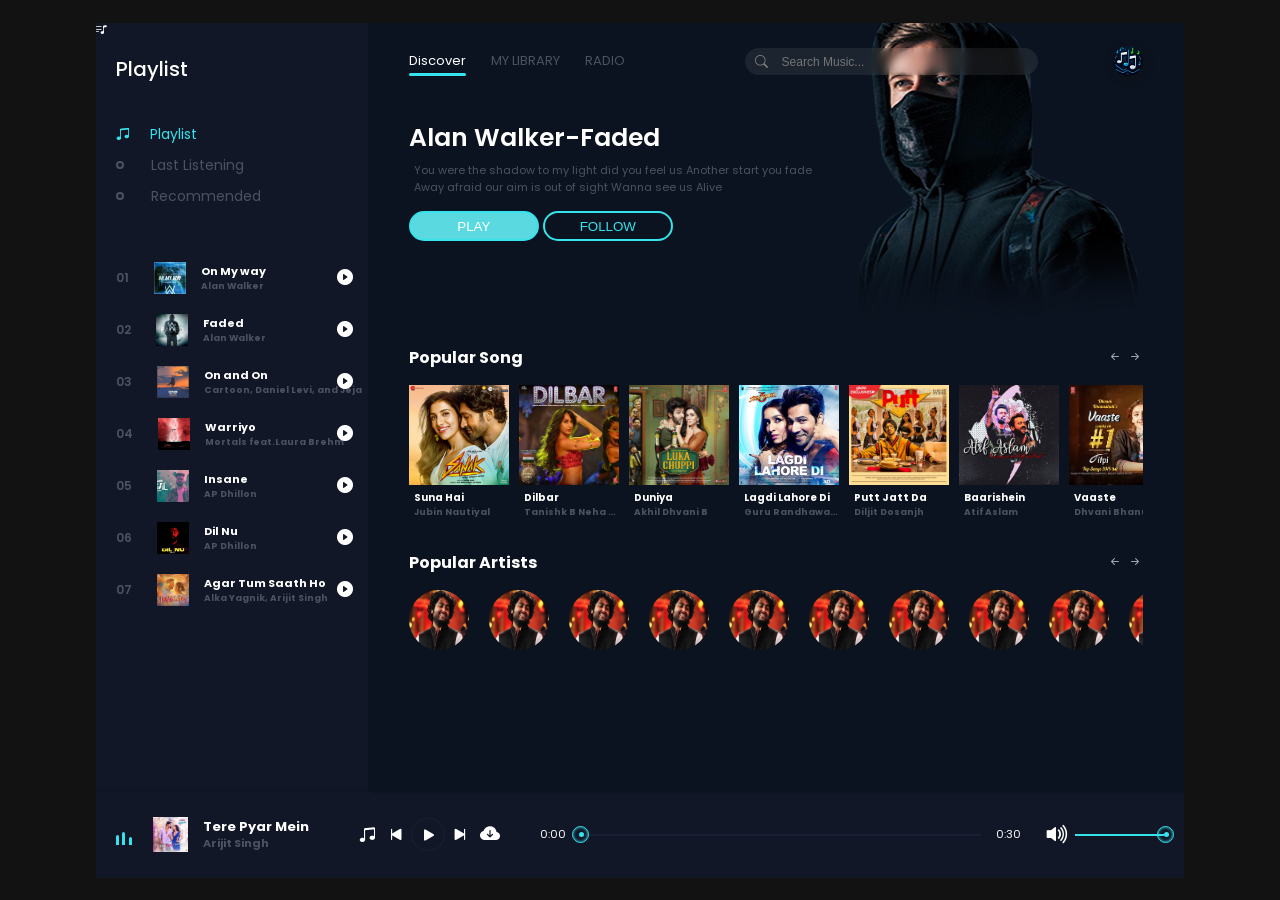
==== index.html @ 92d5c262 "first commit" ====
<!DOCTYPE html>
<html lang="en">

<head>
    <meta charset="UTF-8">
    <meta http-equiv="X-UA-Compatible" content="IE=edge">
    <meta name="viewport" content="width=device-width, initial-scale=1.0">
    <link rel="stylesheet" href="https://cdn.jsdelivr.net/npm/bootstrap-icons@1.8.3/font/bootstrap-icons.css">
    <link rel="stylesheet" href="style.css">
    <link rel="stylesheet" href="media.css">
    <title>SoundScape</title>
    <link rel="icon" type="image/jpg" href="img/icon.jpg">

</head>

<body>
    <header>
        <div class="menu_side">
            <h6 id="menu_list_active_button"><i class="bi bi-music-note-list"></i></h6>
            <h1>Playlist</h1>
            <div class="playlist">
                <h4 class="active"><span></span><i class="bi bi-music-note-beamed"></i> Playlist</h4>
                <h4><span></span><i class="bi bi-music-note-beamed"></i> Last Listening</h4>
                <h4><span></span><i class="bi bi-music-note-beamed"></i> Recommended</h4>
            </div>
            <div class="menu_song">
                <li class="songItem">
                    <span>01</span>
                    <img src="img/1.jpg" alt="">
                    <h5>On My Way <br>
                        <div class="subtitle">Alan Walker</div>
                    </h5>
                    <i class="bi playListPlay bi-play-circle-fill" id="1"></i>
                </li>
                <li class="songItem">
                    <span>02</span>
                    <img src="img/2.jpg" alt="">
                    <h5>On My Way <br>
                        <div class="subtitle">Alan Walker</div>
                    </h5>
                    <i class="bi playListPlay bi-play-circle-fill" id="2"></i>
                </li>
                <li class="songItem">
                    <span>03</span>
                    <img src="img/2.jpg" alt="">
                    <h5>On My Way <br>
                        <div class="subtitle">Alan Walker</div>
                    </h5>
                    <i class="bi playListPlay bi-play-circle-fill" id="3"></i>
                </li>
                <li class="songItem">
                    <span>04</span>
                    <img src="img/2.jpg" alt="">
                    <h5>On My Way <br>
                        <div class="subtitle">Alan Walker</div>
                    </h5>
                    <i class="bi playListPlay bi-play-circle-fill" id="4"></i>
                </li>
                <li class="songItem">
                    <span>05</span>
                    <img src="img/2.jpg" alt="">
                    <h5>On My Way <br>
                        <div class="subtitle">Alan Walker</div>
                    </h5>
                    <i class="bi playListPlay bi-play-circle-fill" id="5"></i>
                </li>
                <li class="songItem">
                    <span>06</span>
                    <img src="img/2.jpg" alt="">
                    <h5>On My Way <br>
                        <div class="subtitle">Alan Walker</div>
                    </h5>
                    <i class="bi playListPlay bi-play-circle-fill" id="6"></i>
                </li>
                <li class="songItem">
                    <span>07</span>
                    <img src="img/2.jpg" alt="">
                    <h5>On My Way <br>
                        <div class="subtitle">Alan Walker</div>
                    </h5>
                    <i class="bi playListPlay bi-play-circle-fill" id="7"></i>
                </li>
                
            </div>
        </div>


        <div class="song_side">
            <nav>
                <ul>
                    <li>Discover <span></span></li>
                    <li>MY LIBRARY</li>
                    <li>RADIO</li>
                </ul>
                <div class="search">
                    <i class="bi bi-search"></i>
                    <input type="text" placeholder="Search Music...">
                    <div class="search_results">
                        <!-- <a href="" class="card">
                            <img src="img/1.jpg" alt="">
                            <div class="content">
                                On My Way
                                <div class="subtitle">Alan Walker</div>
                            </div>
                        </a> -->
                        <!-- <a href="" class="card">
                            <img src="img/1.jpg" alt="">
                            <div class="content">
                                On My Way
                                <div class="subtitle">Alan Walker</div>
                            </div>
                        </a>
                        <a href="" class="card">
                            <img src="img/1.jpg" alt="">
                            <div class="content">
                                On My Way
                                <div class="subtitle">Alan Walker</div>
                            </div>
                        </a>
                        <a href="" class="card">
                            <img src="img/1.jpg" alt="">
                            <div class="content">
                                On My Way
                                <div class="subtitle">Alan Walker</div>
                            </div>
                        </a>
                        <a href="" class="card">
                            <img src="img/1.jpg" alt="">
                            <div class="content">
                                On My Way
                                <div class="subtitle">Alan Walker</div>
                            </div>
                        </a>
                        <a href="" class="card">
                            <img src="img/1.jpg" alt="">
                            <div class="content">
                                On My Way
                                <div class="subtitle">Alan Walker</div>
                            </div>
                        </a>
                        <a href="" class="card">
                            <img src="img/1.jpg" alt="">
                            <div class="content">
                                On My Way
                                <div class="subtitle">Alan Walker</div>
                            </div>
                        </a>
                        <a href="" class="card">
                            <img src="img/1.jpg" alt="">
                            <div class="content">
                                On My Way
                                <div class="subtitle">Alan Walker</div>
                            </div>
                        </a>
                        <a href="" class="card">
                            <img src="img/1.jpg" alt="">
                            <div class="content">
                                On My Way
                                <div class="subtitle">Alan Walker</div>
                            </div>
                        </a> -->
                        
                    </div>
                </div>
                <div class="user">
                    <img src="img/icon.jpg" alt="">
                </div>
            </nav>
            <div class="content">
                <h1>Alan Walker-Faded</h1>
                <p>You were the shadow to my light did you feel us Another start you fade <br> Away afraid our aim is out of sight Wanna see us Alive</p>
                <div class="buttons">
                    <button>PLAY</button>
                    <button>FOLLOW</button>
                </div>
            </div>

            <div class="popular_song">
                <div class="h4">
                    <h4>Popular Song</h4>
                    <div class="btn_s">
                        <i class="bi bi-arrow-left-short" id="pop_song_left"></i>
                        <i class="bi bi-arrow-right-short" id="pop_song_right"></i>
                    </div>
                </div>
                <div class="pop_song">
                    <li class="songItem">
                        <div class="img_play">
                            <img src="img/2.jpg" alt="">
                            <i class="bi playListPlay bi-play-circle-fill" id="8"></i>
                        </div>
                        <h5>On My Way<br>
                            <div class="subtitle">Alan Walker</div>
                        </h5>
                    </li>
                    <li class="songItem">
                        <div class="img_play">
                            <img src="img/2.jpg" alt="">
                            <i class="bi playListPlay bi-play-circle-fill" id="9"></i>
                        </div>
                        <h5>On My Way<br>
                            <div class="subtitle">Alan Walker</div>
                        </h5>
                    </li>
                    <li class="songItem">
                        <div class="img_play">
                            <img src="img/2.jpg" alt="">
                            <i class="bi playListPlay bi-play-circle-fill" id="10"></i>
                        </div>
                        <h5>On My Way<br>
                            <div class="subtitle">Alan Walker</div>
                        </h5>
                    </li>
                    <li class="songItem">
                        <div class="img_play">
                            <img src="img/2.jpg" alt="">
                            <i class="bi playListPlay bi-play-circle-fill" id="11"></i>
                        </div>
                        <h5>On My Way<br>
                            <div class="subtitle">Alan Walker</div>
                        </h5>
                    </li>
                    <li class="songItem">
                        <div class="img_play">
                            <img src="img/2.jpg" alt="">
                            <i class="bi playListPlay bi-play-circle-fill" id="12"></i>
                        </div>
                        <h5>On My Way<br>
                            <div class="subtitle">Alan Walker</div>
                        </h5>
                    </li>
                    <li class="songItem">
                        <div class="img_play">
                            <img src="img/2.jpg" alt="">
                            <i class="bi playListPlay bi-play-circle-fill" id="13"></i>
                        </div>
                        <h5>On My Way<br>
                            <div class="subtitle">Alan Walker</div>
                        </h5>
                    </li>
                    <li class="songItem">
                        <div class="img_play">
                            <img src="img/2.jpg" alt="">
                            <i class="bi playListPlay bi-play-circle-fill" id="14"></i>
                        </div>
                        <h5>On My Way<br>
                            <div class="subtitle">Alan Walker</div>
                        </h5>
                    </li>
                    <li class="songItem">
                        <div class="img_play">
                            <img src="img/2.jpg" alt="">
                            <i class="bi playListPlay bi-play-circle-fill" id="15"></i>
                        </div>
                        <h5>On My Way<br>
                            <div class="subtitle">Alan Walker</div>
                        </h5>
                    </li>
                    <li class="songItem">
                        <div class="img_play">
                            <img src="img/2.jpg" alt="">
                            <i class="bi playListPlay bi-play-circle-fill" id="16"></i>
                        </div>
                        <h5>On My Way<br>
                            <div class="subtitle">Alan Walker</div>
                        </h5>
                    </li>
                    <li class="songItem">
                        <div class="img_play">
                            <img src="img/2.jpg" alt="">
                            <i class="bi playListPlay bi-play-circle-fill" id="17"></i>
                        </div>
                        <h5>On My Way<br>
                            <div class="subtitle">Alan Walker</div>
                        </h5>
                    </li>
                    <li class="songItem">
                        <div class="img_play">
                            <img src="img/2.jpg" alt="">
                            <i class="bi playListPlay bi-play-circle-fill" id="18"></i>
                        </div>
                        <h5>On My Way<br>
                            <div class="subtitle">Alan Walker</div>
                        </h5>
                    </li>
                    <li class="songItem">
                        <div class="img_play">
                            <img src="img/2.jpg" alt="">
                            <i class="bi playListPlay bi-play-circle-fill" id="19"></i>
                        </div>
                        <h5>On My Way<br>
                            <div class="subtitle">Alan Walker</div>
                        </h5>
                    </li>
                    <li class="songItem">
                        <div class="img_play">
                            <img src="img/20.jpg" alt="">
                            <i class="bi playListPlay bi-play-circle-fill" id="20"></i>
                        </div>
                        <h5>On My Way<br>
                            <div class="subtitle">Alan Walker</div>
                        </h5>
                    </li>
                </div>
            </div>
            <div class="popular_artists">
                <div class="h4">
                    <h4>Popular Artists</h4>
                    <div class="btn_s">
                        <i class="bi bi-arrow-left-short" id="pop_art_left"></i>
                        <i class="bi bi-arrow-right-short" id="pop_art_right"></i>
                    </div>
                </div>
                <div class="item Artists_bx">
                    <li>
                        <a href="arijit.html"><img src="img/arjit.jpg" alt=""></a>
                    </li>
                    <li>
                        <img src="img/arjit.jpg" alt="">
                    </li>
                    <li>
                        <img src="img/arjit.jpg" alt="">
                    </li>
                    <li>
                        <img src="img/arjit.jpg" alt="">
                    </li>
                    <li>
                        <img src="img/arjit.jpg" alt="">
                    </li>
                    <li>
                        <img src="img/arjit.jpg" alt="">
                    </li>
                    <li>
                        <img src="img/arjit.jpg" alt="">
                    </li>
                    <li>
                        <img src="img/arjit.jpg" alt="">
                    </li>
                    <li>
                        <img src="img/arjit.jpg" alt="">
                    </li>
                    <li>
                        <img src="img/arjit.jpg" alt="">
                    </li>
                    <li>
                        <img src="img/arjit.jpg" alt="">
                    </li>
                    <li>
                        <img src="img/arjit.jpg" alt="">
                    </li>
                    <li>
                        <img src="img/arjit.jpg" alt="">
                    </li>
                    <li>
                        <img src="img/arjit.jpg" alt="">
                    </li>
                    <li>
                        <img src="img/arjit.jpg" alt="">
                    </li>
                </div>
            </div>
        </div>



        <div class="master_play">
            <div class="wave" id="wave">
                <div class="wave1"></div>
                <div class="wave1"></div>
                <div class="wave1"></div>
            </div>
            <img src="img/20.jpg" alt="" id="poster_master_play">
            <h5 id="title">
                Tere Pyar Mein
                <div class="subtitle">Arijit Singh</div>
            </h5>
            <div class="icon">
                <i class="bi shuffle bi-music-note-beamed">next</i>
                <i class="bi bi-skip-start-fill" id="back"></i>
                <i class="bi bi-play-fill" id="masterPlay"></i>
                <i class="bi bi-skip-end-fill" id="next" accesskey="n"></i>
                <a href="" download id="download_music"><i class="bi bi-cloud-arrow-down-fill" ></i></a>
            </div>
            <span id="currentStart">0:00</span>
            <div class="bar">
                <input type="range" id="seek" min="0" max="100">
                <div class="bar2" id="bar2"></div>
                <div class="dot"></div>
            </div>
            <span id="currentEnd">0:30
                
            </span>
            <div class="vol">
                <i class="bi bi-volume-up-fill" id="vol_icon"></i>
                <input type="range" min="0" max="100" id="vol">
                <div class="vol_bar"></div>
                <div class="dot" id="vol_dot"></div>
            </div>
        </div>

    </header>
    <script src="script.js"></script>
</body>

</html>
---- style.css ----
/* login style  */

/* header .left_bx1,
.right_bx1 {
    position: relative;
    width: 65%;
    height: 100%;
    border: 1px solid #fff;
    background: #0b1320;
    display: flex;
    align-items: center;
    justify-content: center;
}

header .left_bx1 {
    width: 35%;
    background: #fff;
    box-shadow: 5px 0px 2px #090f1f;
}

header .left_bx1 .content {
    width: 75%;
    height: auto;
    border: 1px solid #000;
    padding: 25px 20px;
    background: #fff;
}
header .left_bx1 .content .card{
    width: 100%;
    display: flex;
    align-items: flex-start;
    flex-direction: column;
    justify-content: center;
    margin-top: 20px;
}
header .left_bx1 .content .card label{
    font-size: 14px;
}
header .left_bx1 .content .card input{
    width: 100%;
    padding: 6px 10px;
    border: 1px solid rgb(154, 154, 154);
    background: rgb(238, 238, 238);
    margin-top: 5px;
} */
@import url('https://fonts.googleapis.com/css2?family=Poppins:ital,wght@0,100;0,200;0,300;0,400;0,500;0,600;0,700;0,800;0,900;1,100;1,200;1,300;1,400;1,500;1,600;1,700;1,800;1,900&display=swap');

* {
    padding: 0;
    margin: 0;
    box-sizing: border-box;
}

body {
    font-family: 'Poppins', sans-serif;
    width: 100%;
    height: 100vh;
    background: #121213;
    display: grid;
    place-items: center;
}

header {
    position: relative;
    width: 85%;
    height: 95%;
    /* border: 1px solid #fff; */
    display: flex;
    flex-wrap: wrap;
    overflow: hidden;
}

header .menu_side,
.song_side {
    width: 25%;
    height: 90%;
    /* border: 1px solid #fff; */
    background: #111727;
    box-shadow: 5px 0px 2px #090f1f;
    color: #fff;
}

header .song_side {
    width: 75%;
    background: #0b1320;
}

header .master_play {
    width: 100%;
    height: 10%;
    /* border: 1px solid #fff; */
    background: #111727;
    box-shadow: 0px 3px 8px #090f1f;
}

header .menu_side h1 {
    font-size: 20px;
    margin: 15px 0px 0px 20px;
    font-weight: 500;
}

header .menu_side .playlist {
    margin: 40px 0px 0px 20px;
}

header .menu_side .playlist h4 {
    font-size: 14px;
    font-weight: 400;
    padding-bottom: 10px;
    color: #4c5262;
    cursor: pointer;
    display: flex;
    align-items: center;
    transition: .3s linear;
}

header .menu_side .playlist h4:hover {
    color: #fff;
}

header .menu_side .playlist h4 span {
    position: relative;
    margin-right: 35px;
}

header .menu_side .playlist h4 span::before {
    content: '';
    position: absolute;
    width: 4px;
    height: 4px;
    border: 2px solid #4c5262;
    border-radius: 50%;
    top: -4px;
    transition: .3s linear;
}

header .menu_side .playlist h4:hover span::before {
    border: 2px solid #fff;
}

header .menu_side .playlist h4 .bi {
    display: none;
}

header .menu_side .playlist .active {
    color: #36e2ec;
}

header .menu_side .playlist .active span {
    display: none;
}

header .menu_side .playlist .active .bi {
    display: flex;
    margin-right: 20px;
}

header .menu_side .menu_song {
    width: 100%;
    height: 420px;
    /* border: 1px solid #fff; */
    margin-top: 40px;
    overflow: auto;
}

header .menu_side .menu_song::-webkit-scrollbar {
    display: none;
}

header .menu_side .menu_song li {
    list-style-type: none;
    position: relative;
    padding: 5px 0px 5px 20px;
    display: flex;
    align-items: center;
    margin-bottom: 10px;
    cursor: pointer;
    transition: .3s linear;
}

header .menu_side .menu_song li:hover {
    background: rgb(105, 105, 105, .1);
}

header .menu_side .menu_song li span {
    font-size: 12px;
    font-weight: 600;
    color: #4c5262;
}

header .menu_side .menu_song li img {
    width: 32px;
    height: 32px;
    margin-left: 25px;
}

header .menu_side .menu_song li h5 {
    font-size: 11px;
    margin-left: 15px;
    width: 170px;
    /* border: 1px solid #fff; */
    overflow: hidden;
    text-overflow: ellipsis;
    white-space: nowrap;
}

header .menu_side .menu_song li h5 .subtitle {
    font-size: 9px;
    color: #4c5262;
}

header .menu_side .menu_song li .bi {
    position: absolute;
    right: 15px;
}

header .master_play {
    display: flex;
    align-items: center;
    padding: 0px 20px;
}

header .master_play .wave {
    width: 30px;
    height: 30px;
    /* border: 1px solid #fff; */
    padding-bottom: 5px;
    display: flex;
    align-items: flex-end;
    margin-right: 10px;
}

header .master_play .wave .wave1 {
    width: 3px;
    height: 10px;
    background: #36e2ec;
    margin-right: 3px;
    border-radius: 10px 10px 0px 0px;
    animation: unset;
}

header .master_play .wave .wave1:nth-child(2) {
    height: 13px;
    margin-right: 3.5px;
    animation-delay: .4s;
}

header .master_play .wave .wave1:nth-child(3) {
    height: 8px;
    animation-delay: .8s;
}


/* javascript classes */

header .master_play .active1 .wave1 {
    animation: wave .5s linear infinite;
}

header .master_play .active1 .wave1:nth-child(2) {
    animation-delay: .4s;
}

header .master_play .active1 .wave1:nth-child(3) {
    animation-delay: .8s;
}

@keyframes wave {
    0% {
        height: 10px;
    }

    50% {
        height: 15px;
    }

    100% {
        height: 10px;
    }
}

header .master_play img {
    width: 35px;
    height: 35px;
}

header .master_play h5 {
    width: 130px;
    /* border: 1px solid #fff; */
    margin-left: 15px;
    color: #fff;
    line-height: 17px;
    overflow: hidden;
    text-overflow: ellipsis;
    white-space: nowrap;
    font-size: 13px;
}

header .master_play h5 .subtitle {
    font-size: 11px;
    color: #4c5262;
    width: 100%;
    overflow: hidden;
    text-overflow: ellipsis;
    white-space: nowrap;
}

header .master_play .icon {
    font-size: 20px;
    color: #fff;
    margin: 0px 20px 0px 40px;
    outline: none;
    display: flex;
    align-items: center;
}

header .master_play .icon .bi {
    cursor: pointer;
    outline: none;
}

header .master_play .icon .shuffle {
    font-size: 17px;
    margin-right: 10px;
    width: 17.5px;
    overflow: hidden;
    display: flex;
    align-items: center;
}

header .master_play .icon #download_music {
    text-decoration: none;
    color: #fff;
    font-size: 20px;
    margin-left: 10px;
}

header .master_play .icon .bi:nth-child(3) {
    border: 1px solid rgb(105, 105, 105, .1);
    border-radius: 50%;
    padding: 1px 5px 0px 7px;
    margin: 0px 5px;
}

header .master_play span {
    color: #fff;
    width: 32px;
    /* border: 1px solid #fff; */
    font-size: 11px;
    font-weight: 400;
}

header .master_play #currentStart {
    margin: 0px 0px 0px 20px;
}

header .master_play .bar {
    position: relative;
    width: 43%;
    height: 2px;
    background: rgb(105, 105, 170, .1);
    margin: 0px 15px 0px 10px;
}

header .master_play .bar .bar2 {
    position: absolute;
    background: #36e2ec;
    width: 0%;
    height: 100%;
    top: 0;
    transition: 1s linear;
}

header .master_play .bar .dot {
    position: absolute;
    width: 5px;
    height: 5px;
    background: #36e2ec;
    border-radius: 50%;
    left: 0%;
    top: -1.5px;
    transition: 1s linear;
}

header .master_play .bar .dot::before {
    content: '';
    position: absolute;
    width: 15px;
    height: 15px;
    border: 1px solid #36e2ec;
    border-radius: 50%;
    left: -7px;
    top: -6.5px;
    box-shadow: inset 0px 0px 3px #36e2ec;
}

header .master_play .bar input {
    position: absolute;
    width: 100%;
    top: -7px;
    left: 0;
    cursor: pointer;
    z-index: 99999999999999999999999999999999999999999;
    /* transition: 3s linear; */
    opacity: 0;
}

header .master_play .vol {
    position: relative;
    width: 100px;
    height: 2px;
    background: rgb(105, 105, 170, .1);
    margin-left: 50px;
}

header .master_play .vol .bi {
    position: absolute;
    color: #fff;
    font-size: 25px;
    top: -17px;
    left: -30px;
}

header .master_play .vol input {
    position: absolute;
    width: 100%;
    top: -6px;
    left: 0;
    cursor: pointer;
    z-index: 99999999999999999999999999;
    opacity: 0;
}

header .master_play .vol .vol_bar {
    position: absolute;
    background: #36e2ec;
    width: 100%;
    height: 100%;
    top: 0;
    transition: 1s linear
}

header .master_play .vol .dot {
    position: absolute;
    width: 5px;
    height: 5px;
    background: #36e2ec;
    border-radius: 50%;
    left: 100%;
    top: -1.5px;
    transition: 1s linear;
}

header .master_play .vol .dot::before {
    content: '';
    position: absolute;
    width: 15px;
    height: 15px;
    border: 1px solid #36e2ec;
    border-radius: 50%;
    left: -7px;
    top: -6.5px;
    box-shadow: inset 0px 0px 3px #36e2ec;
}

header .song_side {
    z-index: 2;
}

header .song_side::before {
    content: '';
    position: absolute;
    width: 100%;
    height: 300px;
    background: url('bg.png');
    z-index: -1;
}

header .song_side nav {
    width: 90%;
    height: 10%;
    /* border: 1px solid #fff; */
    margin: auto;
    display: flex;
    align-items: center;
    justify-content: space-between;
}

header .song_side nav ul {
    display: flex;
}

header .song_side nav ul li {
    list-style: none;
    position: relative;
    font-size: 13px;
    color: #4c5262;
    margin-right: 25px;
    cursor: pointer;
    transition: .3s linear;
}

header .song_side nav ul li:hover {
    color: #fff;
}

header .song_side nav ul li:nth-child(1) {
    color: #fff;
}

header .song_side nav ul li span {
    position: absolute;
    width: 100%;
    height: 2.5px;
    background: #36e2ec;
    bottom: -5px;
    left: 0;
    border-radius: 20px;
}

header .song_side nav .search {
    position: relative;
    width: 40%;
    padding: 1px 10px;
    border-radius: 20px;
    /* border: 1px solid #fff; */
    color: gray;
}

header .song_side nav .search::before {
    content: '';
    position: absolute;
    width: 100%;
    height: 100%;
    background: rgb(184, 184, 184, .1);
    border-radius: 20px;
    backdrop-filter: blur(5px);
    z-index: -1;
}

header .song_side nav .search .search_results {
    position: absolute;
    width: 100%;
    height: 200px;
    /* border: 1px solid #fff; */
    margin-top: 10px;
    border-radius: 10px;
    overflow: auto;
}

header .song_side nav .search .search_results::-webkit-scrollbar {
    display: none;
}

header .song_side nav .search .search_results .card {
    width: 100%;
    min-height: 45px;
    /* border: 1px solid #fff; */
    display: flex;
    align-items: center;
    background: rgb(184, 184, 184, .1);
    margin-bottom: 5px;
    text-decoration: none;
    display: none;
}

header .song_side nav .search .search_results .card img {
    width: 35px;
    height: 35px;
    border-radius: 5px;
}

header .song_side nav .search .search_results .card .content {
    width: 80%;
    height: 100%;
    /* border: 1px solid #fff; */
    padding: 0;
    font-size: 13px;
    font-weight: 600;
    color: #fff;
}

header .song_side nav .search .search_results .card .content .subtitle {
    font-size: 11px;
    color: #a4a8b4;
    font-weight: 500;
}


header .song_side nav .search .bi {
    font-size: 13px;
    padding: 3px 0px 0px 10px;
}

header .song_side nav .search input {
    background: none;
    border: none;
    outline: none;
    padding: 0px 10px;
    color: #fff;
    font-size: 12px;
}

header .song_side nav .user {
    position: relative;
    width: 30px;
    height: 30px;
    /* border: 1px solid #fff; */
    border-radius: 50%;
}

header .song_side nav .user img {
    width: 100%;
    height: 100%;
    border-radius: 50%;
    box-shadow: 2px 2px 8px #121213;
}

header .song_side .content {
    width: 90%;
    height: 30%;
    /* border: 1px solid #fff; */
    margin: auto;
    padding-top: 20px;
}

header .song_side .content h1 {
    font-size: 25px;
    font-weight: 600;
}

header .song_side .content p {
    font-size: 11px;
    font-weight: 400;
    color: #4c5262;
    margin: 5px;
}

header .song_side .content .buttons {
    margin-top: 15px;
}

header .song_side .content .buttons button {
    width: 130px;
    height: 30px;
    border: 2px solid #36e2ec;
    outline: none;
    border-radius: 20px;
    background: #5adae0;
    color: #fff;
    cursor: pointer;
    transition: .3s linear;
}

header .song_side .content .buttons button:hover {
    background: none;
    color: #36e2ec;
}

header .song_side .content .buttons button:nth-child(2) {
    background: none;
    color: #36e2ec;
}

header .song_side .content .buttons button:nth-child(2):hover {
    background: #36e2ec;
    color: #fff;
}

header .song_side .popular_song {
    width: 90%;
    height: auto;
    margin: auto;
    margin-top: 15px;
    /* border: 1px solid #fff; */
}

header .song_side .popular_song .h4 {
    display: flex;
    align-items: center;
    justify-content: space-between;
}

header .song_side .popular_song .h4 .bi {
    color: #a4a8b4;
    cursor: pointer;
    transition: .3s linear;
}

header .song_side .popular_song .h4 .bi:hover {
    color: #fff;
}

header .song_side .popular_song .pop_song {
    width: 100%;
    height: 150px;
    margin-top: 15px;
    display: flex;
    /* border: 1px solid #fff; */
    overflow: auto;
    scroll-behavior: smooth;
}

header .song_side .popular_song .pop_song::-webkit-scrollbar {
    display: none;
}

header .song_side .popular_song .pop_song li {
    min-width: 100px;
    height: 140px;
    list-style-type: none;
    margin-right: 10px;
    transition: .3s linear;
}

header .song_side .popular_song .pop_song li:hover {
    background: rgb(105, 105, 170, .1);
}

header .song_side .popular_song .pop_song li .img_play {
    position: relative;
    width: 100px;
    height: 100px;
    display: flex;
    align-items: center;
    justify-content: center;
}

header .song_side .popular_song .pop_song li .img_play img {
    width: 100%;
    height: 100%;
}

header .song_side .popular_song .pop_song li .img_play .bi {
    position: absolute;
    font-size: 20px;
    cursor: pointer;
    transition: .3s linear;
    opacity: 0;
}

header .song_side .popular_song .pop_song li:hover .img_play .bi {
    opacity: 1;
}

header .song_side .popular_song .pop_song li h5 {
    padding: 5px 0px 0px 5px;
    line-height: 15px;
    font-size: 10px;
    width: 100px;
    overflow: hidden;
    white-space: nowrap;
    text-overflow: ellipsis;
}

header .song_side .popular_song .pop_song li h5 .subtitle {
    font-size: 9px;
    overflow: hidden;
    white-space: nowrap;
    text-overflow: ellipsis;
    color: #4c5262;
}

header .song_side .popular_artists {
    width: 90%;
    height: auto;
    /* border: 1px solid #fff; */
    margin: auto;
    margin-top: 15px;
}

header .song_side .popular_artists .h4 {
    display: flex;
    align-items: center;
    justify-content: space-between;
}

header .song_side .popular_artists .h4 .bi {
    color: #a4a8b4;
    cursor: pointer;
    transition: .3s linear;
}

header .song_side .popular_artists .h4 .bi:hover {
    color: #fff;
}

header .song_side .popular_artists .item {
    width: 100%;
    height: auto;
    margin-top: 15px;
    display: flex;
    /* border: 1px solid #fff; */
    overflow: auto;
    scroll-behavior: smooth;
}

header .song_side .popular_artists .item::-webkit-scrollbar {
    display: none;
}

header .song_side .popular_artists .item li {
    list-style-type: none;
    position: relative;
    min-width: 60px;
    height: 60px;
    border-radius: 50%;
    margin-right: 20px;
    cursor: pointer;
}

header .song_side .popular_artists .item li img {
    width: 100%;
    height: 100%;
    border-radius: 50%;
}


/* login style  */
 
header .left_bx1,.right_bx1 {
    position: relative;
    width: 65%;
    height: 100%;
    /* border: 1px solid #fff; */
    background: #0b1320;
    display: flex;
    align-items: center;
    justify-content: center;
}

header .left_bx1 {
    width: 35%;
    background: #fff;
    /* box-shadow: 5px 0px 2px #090f1f; */
}

header .left_bx1 .content {
    width: 75%;
    height: auto;
    border: none;
    padding: 25px 20px;
    background: #fff;
}

header .left_bx1 .content .card{
    width: 100%;
    display: flex;
    align-items: flex-start;
    flex-direction: column;
    justify-content: center;
    margin-top: 20px;
 }
 
header .left_bx1 .content .card label{
    font-size: 14px;
}
header .left_bx1 .content .card input{
    width: 100%;
    padding: 6px 10px;
    border: 1px solid rgb(154, 154, 154);
    background: rgb(238, 238, 238);
    margin-top: 5px;
} 

header .left_bx1 .content .submit{
    margin-top: 30px;
    padding: 8px 20px;
    color: #fff;
    background: #111727;
    width: 100%;
    cursor: pointer;
}

header .left_bx1 .content .check{
    display: flex;
    align-items: center;
    margin-top: 10px;
}
 header .left_bx1 .content .check span{
    margin-left: 5px;
    font-size: 13px;
}

header .left_bx1 .content p{
    margin-top: 90px;
    text-align: center;
    font-size: 13px;
}
header .left_bx1 .content p a{
    text-decoration: none;
    color: #5adae0;
    font-weight: bold;
}

header .right_bx1 h3{
    position: absolute;
    background: #5adae0;
    color: #000;
    right: 0;
    bottom: 20px;
    padding: 3px 10px;
    border-radius: 5px 0px 0px 5px;
    font-size: 13px;
}
/* .header .menu_side h6 {
    display: none;
} */
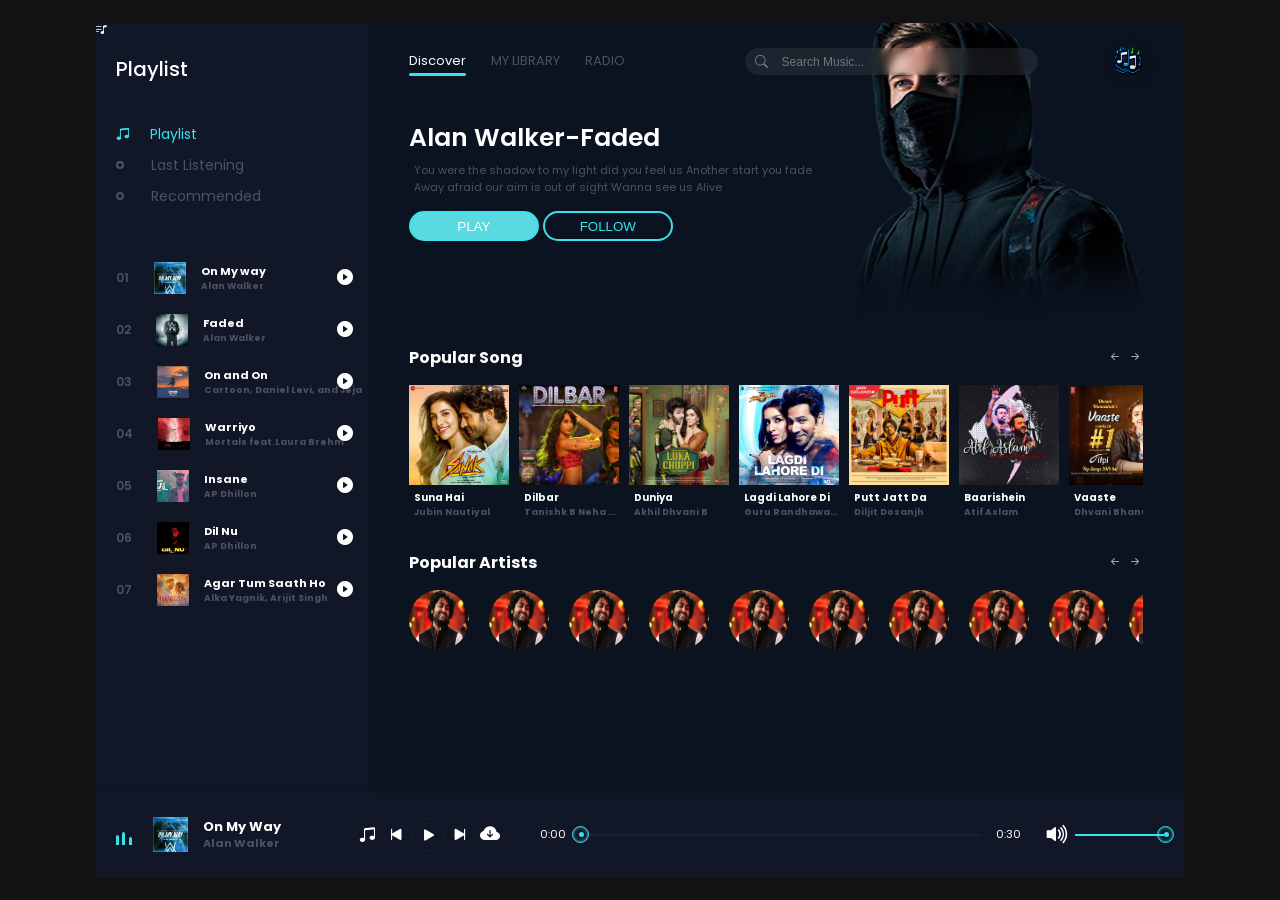
==== commit 2efdd3bd: "first commit" ====
--- a/index.html
+++ b/index.html
@@ -96,69 +96,7 @@
                     <i class="bi bi-search"></i>
                     <input type="text" placeholder="Search Music...">
                     <div class="search_results">
-                        <!-- <a href="" class="card">
-                            <img src="img/1.jpg" alt="">
-                            <div class="content">
-                                On My Way
-                                <div class="subtitle">Alan Walker</div>
-                            </div>
-                        </a> -->
-                        <!-- <a href="" class="card">
-                            <img src="img/1.jpg" alt="">
-                            <div class="content">
-                                On My Way
-                                <div class="subtitle">Alan Walker</div>
-                            </div>
-                        </a>
-                        <a href="" class="card">
-                            <img src="img/1.jpg" alt="">
-                            <div class="content">
-                                On My Way
-                                <div class="subtitle">Alan Walker</div>
-                            </div>
-                        </a>
-                        <a href="" class="card">
-                            <img src="img/1.jpg" alt="">
-                            <div class="content">
-                                On My Way
-                                <div class="subtitle">Alan Walker</div>
-                            </div>
-                        </a>
-                        <a href="" class="card">
-                            <img src="img/1.jpg" alt="">
-                            <div class="content">
-                                On My Way
-                                <div class="subtitle">Alan Walker</div>
-                            </div>
-                        </a>
-                        <a href="" class="card">
-                            <img src="img/1.jpg" alt="">
-                            <div class="content">
-                                On My Way
-                                <div class="subtitle">Alan Walker</div>
-                            </div>
-                        </a>
-                        <a href="" class="card">
-                            <img src="img/1.jpg" alt="">
-                            <div class="content">
-                                On My Way
-                                <div class="subtitle">Alan Walker</div>
-                            </div>
-                        </a>
-                        <a href="" class="card">
-                            <img src="img/1.jpg" alt="">
-                            <div class="content">
-                                On My Way
-                                <div class="subtitle">Alan Walker</div>
-                            </div>
-                        </a>
-                        <a href="" class="card">
-                            <img src="img/1.jpg" alt="">
-                            <div class="content">
-                                On My Way
-                                <div class="subtitle">Alan Walker</div>
-                            </div>
-                        </a> -->
+                       
                         
                     </div>
                 </div>
@@ -181,7 +119,8 @@
                     <div class="btn_s">
                         <i class="bi bi-arrow-left-short" id="pop_song_left"></i>
                         <i class="bi bi-arrow-right-short" id="pop_song_right"></i>
-                    </div>
+                    </div>  
+                                
                 </div>
                 <div class="pop_song">
                     <li class="songItem">
@@ -369,10 +308,10 @@
                 <div class="wave1"></div>
                 <div class="wave1"></div>
             </div>
-            <img src="img/20.jpg" alt="" id="poster_master_play">
+            <img src="img/1.jpg" alt="" id="poster_master_play">
             <h5 id="title">
-                Tere Pyar Mein
-                <div class="subtitle">Arijit Singh</div>
+                On My Way
+                <div class="subtitle">Alan Walker</div>
             </h5>
             <div class="icon">
                 <i class="bi shuffle bi-music-note-beamed">next</i>
